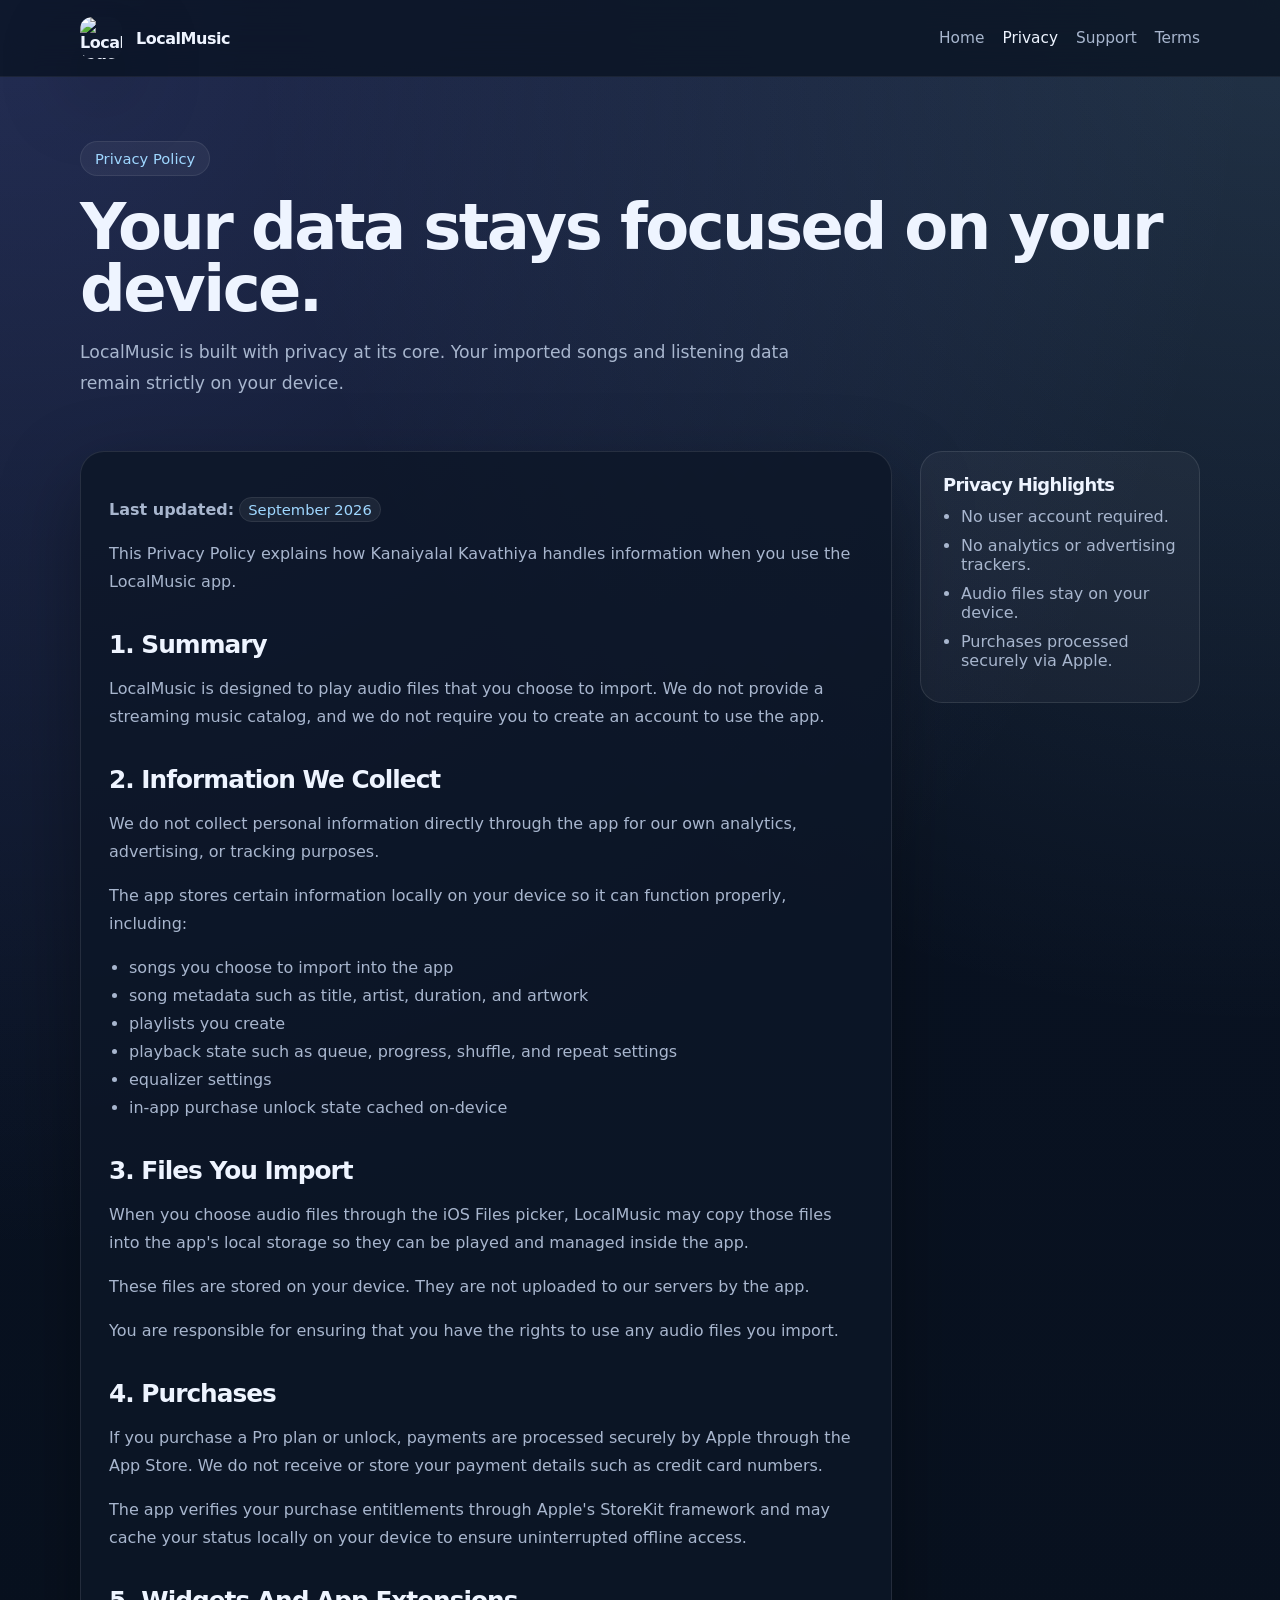
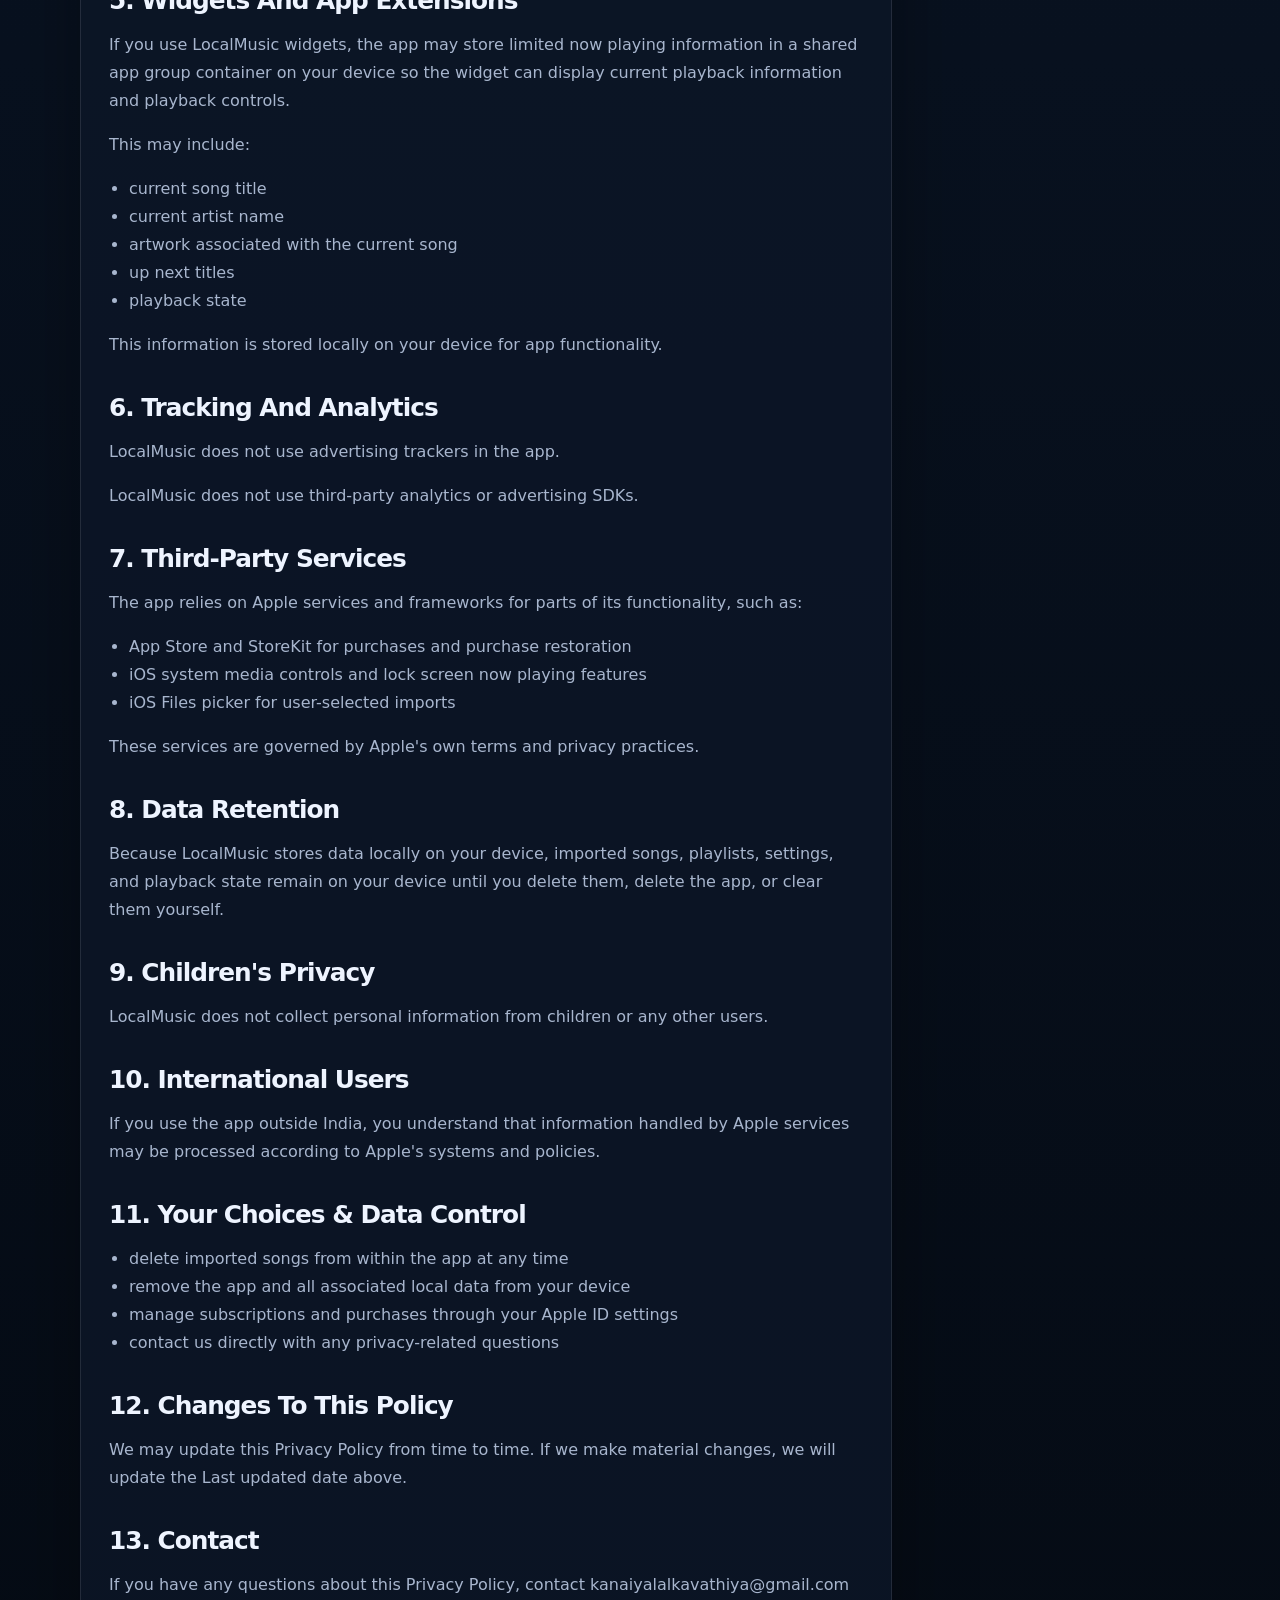
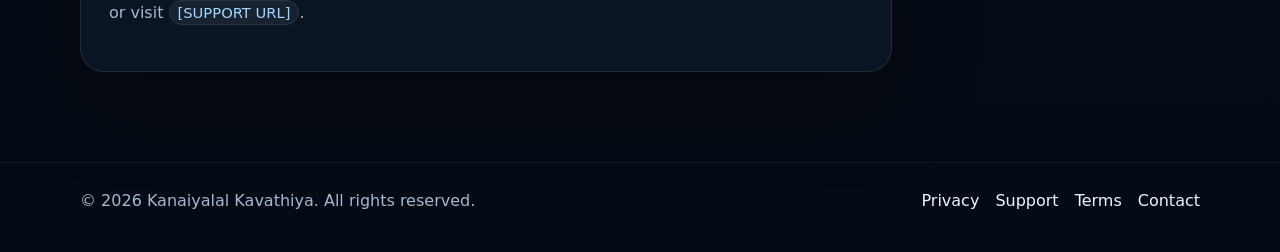
==== privacy.html @ aeddd600 "Initial commit of LocalMusic website for GitHub Pages" ====
<!DOCTYPE html>
<html lang="en">
<head>
  <meta charset="utf-8">
  <meta name="viewport" content="width=device-width, initial-scale=1">
  <title>LocalMusic Privacy Policy</title>
  <meta name="description" content="Privacy Policy for LocalMusic, an offline audio player for user-provided files.">
  <link rel="stylesheet" href="styles.css">
</head>
<body>
  <header class="site-header">
    <div class="container">
      <a class="brand" href="index.html">
        <img src="../logo.svg" alt="LocalMusic logo">
        <span>LocalMusic</span>
      </a>
      <nav class="nav" aria-label="Primary">
        <a data-nav href="index.html">Home</a>
        <a data-nav href="privacy.html">Privacy</a>
        <a data-nav href="support.html">Support</a>
        <a data-nav href="terms.html">Terms</a>
      </nav>
    </div>
  </header>

  <main>
    <section class="content-hero">
      <div class="container">
        <div class="eyebrow">Privacy Policy</div>
        <h1>Your data stays focused on your device.</h1>
        <p class="lead">
          LocalMusic is built with privacy at its core. Your imported songs and listening data remain strictly on your device.
        </p>
      </div>
    </section>

    <section class="section" style="padding-top: 12px;">
      <div class="container content-layout">
        <article class="content-card">
          <p><strong>Last updated:</strong> <span class="inline-chip">September 2026</span></p>
          <p>This Privacy Policy explains how Kanaiyalal Kavathiya handles information when you use the LocalMusic app.</p>

          <h2>1. Summary</h2>
          <p>LocalMusic is designed to play audio files that you choose to import. We do not provide a streaming music catalog, and we do not require you to create an account to use the app.</p>

          <h2>2. Information We Collect</h2>
          <p>We do not collect personal information directly through the app for our own analytics, advertising, or tracking purposes.</p>
          <p>The app stores certain information locally on your device so it can function properly, including:</p>
          <ul>
            <li>songs you choose to import into the app</li>
            <li>song metadata such as title, artist, duration, and artwork</li>
            <li>playlists you create</li>
            <li>playback state such as queue, progress, shuffle, and repeat settings</li>
            <li>equalizer settings</li>
            <li>in-app purchase unlock state cached on-device</li>
          </ul>

          <h2>3. Files You Import</h2>
          <p>When you choose audio files through the iOS Files picker, LocalMusic may copy those files into the app's local storage so they can be played and managed inside the app.</p>
          <p>These files are stored on your device. They are not uploaded to our servers by the app.</p>
          <p>You are responsible for ensuring that you have the rights to use any audio files you import.</p>

          <h2>4. Purchases</h2>
          <p>If you purchase a Pro plan or unlock, payments are processed securely by Apple through the App Store. We do not receive or store your payment details such as credit card numbers.</p>
          <p>The app verifies your purchase entitlements through Apple's StoreKit framework and may cache your status locally on your device to ensure uninterrupted offline access.</p>

          <h2>5. Widgets And App Extensions</h2>
          <p>If you use LocalMusic widgets, the app may store limited now playing information in a shared app group container on your device so the widget can display current playback information and playback controls.</p>
          <p>This may include:</p>
          <ul>
            <li>current song title</li>
            <li>current artist name</li>
            <li>artwork associated with the current song</li>
            <li>up next titles</li>
            <li>playback state</li>
          </ul>
          <p>This information is stored locally on your device for app functionality.</p>

          <h2>6. Tracking And Analytics</h2>
          <p>LocalMusic does not use advertising trackers in the app.</p>
          <p>LocalMusic does not use third-party analytics or advertising SDKs.</p>

          <h2>7. Third-Party Services</h2>
          <p>The app relies on Apple services and frameworks for parts of its functionality, such as:</p>
          <ul>
            <li>App Store and StoreKit for purchases and purchase restoration</li>
            <li>iOS system media controls and lock screen now playing features</li>
            <li>iOS Files picker for user-selected imports</li>
          </ul>
          <p>These services are governed by Apple's own terms and privacy practices.</p>

          <h2>8. Data Retention</h2>
          <p>Because LocalMusic stores data locally on your device, imported songs, playlists, settings, and playback state remain on your device until you delete them, delete the app, or clear them yourself.</p>

          <h2>9. Children's Privacy</h2>
          <p>LocalMusic does not collect personal information from children or any other users.</p>

          <h2>10. International Users</h2>
          <p>If you use the app outside India, you understand that information handled by Apple services may be processed according to Apple's systems and policies.</p>

          <h2>11. Your Choices & Data Control</h2>
          <ul>
            <li>delete imported songs from within the app at any time</li>
            <li>remove the app and all associated local data from your device</li>
            <li>manage subscriptions and purchases through your Apple ID settings</li>
            <li>contact us directly with any privacy-related questions</li>
          </ul>

          <h2>12. Changes To This Policy</h2>
          <p>We may update this Privacy Policy from time to time. If we make material changes, we will update the Last updated date above.</p>

          <h2>13. Contact</h2>
          <p>If you have any questions about this Privacy Policy, contact <a href="mailto:kanaiyalalkavathiya@gmail.com">kanaiyalalkavathiya@gmail.com</a> or visit <span class="inline-chip">[SUPPORT URL]</span>.</p>
        </article>

        <aside class="sidebar-card">
          <h3>Privacy Highlights</h3>
          <ul>
            <li>No user account required.</li>
            <li>No analytics or advertising trackers.</li>
            <li>Audio files stay on your device.</li>
            <li>Purchases processed securely via Apple.</li>
          </ul>
        </aside>
      </div>
    </section>
  </main>

  <footer class="site-footer">
    <div class="container">
      <p>&copy; <span data-current-year></span> Kanaiyalal Kavathiya. All rights reserved.</p>
      <div class="footer-links">
        <a href="privacy.html">Privacy</a>
        <a href="support.html">Support</a>
        <a href="terms.html">Terms</a>
        <a href="mailto:kanaiyalalkavathiya@gmail.com">Contact</a>
      </div>
    </div>
  </footer>

  <script src="app.js"></script>
</body>
</html>
---- styles.css ----
:root {
  --bg: #08111f;
  --panel: rgba(13, 23, 40, 0.82);
  --panel-strong: #101b2f;
  --text: #eef4ff;
  --muted: #a8b6ce;
  --border: rgba(255, 255, 255, 0.1);
  --primary: #7f8cff;
  --primary-strong: #9c67ff;
  --accent: #9fd7ff;
  --shadow: 0 30px 80px rgba(0, 0, 0, 0.35);
  --radius: 24px;
  --content-width: 1120px;
}

* {
  box-sizing: border-box;
}

html {
  scroll-behavior: smooth;
}

body {
  margin: 0;
  font-family: Inter, ui-sans-serif, system-ui, -apple-system, BlinkMacSystemFont, "Segoe UI", sans-serif;
  color: var(--text);
  background:
    radial-gradient(circle at top left, rgba(127, 140, 255, 0.22), transparent 34%),
    radial-gradient(circle at top right, rgba(159, 215, 255, 0.16), transparent 28%),
    linear-gradient(180deg, #0a1324 0%, #08111f 48%, #050b14 100%);
  min-height: 100vh;
}

a {
  color: inherit;
  text-decoration: none;
}

img {
  max-width: 100%;
  display: block;
}

.container {
  width: min(calc(100% - 32px), var(--content-width));
  margin: 0 auto;
}

.site-header {
  position: sticky;
  top: 0;
  z-index: 20;
  backdrop-filter: blur(18px);
  background: rgba(8, 17, 31, 0.72);
  border-bottom: 1px solid rgba(255, 255, 255, 0.06);
}

.site-header .container,
.site-footer .container {
  display: flex;
  align-items: center;
  justify-content: space-between;
  gap: 16px;
}

.site-header .container {
  min-height: 76px;
}

.brand {
  display: inline-flex;
  align-items: center;
  gap: 14px;
  font-weight: 700;
  letter-spacing: -0.03em;
}

.brand img {
  width: 42px;
  height: 42px;
  border-radius: 12px;
  box-shadow: var(--shadow);
}

.nav {
  display: flex;
  align-items: center;
  gap: 18px;
  flex-wrap: wrap;
}

.nav a {
  color: var(--muted);
  font-size: 0.96rem;
}

.nav a:hover,
.nav a.active {
  color: var(--text);
}

.button,
button.button {
  display: inline-flex;
  align-items: center;
  justify-content: center;
  gap: 10px;
  min-height: 48px;
  padding: 0 20px;
  border-radius: 999px;
  border: 1px solid transparent;
  font-weight: 700;
  transition: transform 0.18s ease, opacity 0.18s ease, border-color 0.18s ease;
  cursor: pointer;
}

.button:hover,
button.button:hover {
  transform: translateY(-1px);
}

.button.primary {
  color: white;
  background: linear-gradient(135deg, var(--primary), var(--primary-strong));
  box-shadow: 0 16px 40px rgba(127, 140, 255, 0.34);
}

.button.secondary {
  color: var(--text);
  border-color: var(--border);
  background: rgba(255, 255, 255, 0.04);
}

.hero {
  padding: 72px 0 54px;
}

.hero-grid {
  display: grid;
  grid-template-columns: 1.1fr 0.9fr;
  gap: 32px;
  align-items: center;
}

.eyebrow {
  display: inline-flex;
  align-items: center;
  gap: 8px;
  padding: 8px 14px;
  border-radius: 999px;
  border: 1px solid rgba(255, 255, 255, 0.08);
  background: rgba(255, 255, 255, 0.05);
  color: var(--accent);
  font-size: 0.92rem;
  margin-bottom: 20px;
}

h1,
h2,
h3 {
  margin: 0 0 16px;
  letter-spacing: -0.04em;
}

h1 {
  font-size: clamp(2.7rem, 5vw, 4.6rem);
  line-height: 0.97;
}

h2 {
  font-size: clamp(1.9rem, 3vw, 2.7rem);
}

h3 {
  font-size: 1.12rem;
}

.lead {
  color: var(--muted);
  font-size: 1.08rem;
  line-height: 1.75;
  max-width: 720px;
}

.hero-actions,
.button-row {
  display: flex;
  gap: 14px;
  flex-wrap: wrap;
  margin-top: 28px;
}

.hero-card,
.card,
.feature-card,
.plan-card,
.content-card {
  background: var(--panel);
  border: 1px solid var(--border);
  border-radius: var(--radius);
  box-shadow: var(--shadow);
}

.hero-card {
  padding: 28px;
}

.hero-card .phone-frame {
  padding: 22px;
  border-radius: 30px;
  background:
    linear-gradient(180deg, rgba(255, 255, 255, 0.08), rgba(255, 255, 255, 0.02)),
    rgba(6, 12, 22, 0.86);
  border: 1px solid rgba(255, 255, 255, 0.08);
}

.hero-card .screen {
  border-radius: 24px;
  overflow: hidden;
  padding: 18px;
  background:
    radial-gradient(circle at top left, rgba(127, 140, 255, 0.26), transparent 40%),
    linear-gradient(180deg, rgba(22, 36, 61, 0.95), rgba(11, 19, 33, 0.98));
  min-height: 520px;
}

.stat-row,
.mini-list,
.feature-grid,
.pricing-grid,
.footer-links {
  display: grid;
  gap: 16px;
}

.stat-row {
  grid-template-columns: repeat(3, 1fr);
  margin-top: 20px;
}

.stat {
  padding: 16px;
  border-radius: 20px;
  background: rgba(255, 255, 255, 0.04);
  border: 1px solid rgba(255, 255, 255, 0.06);
}

.stat strong {
  display: block;
  font-size: 1.35rem;
  margin-bottom: 6px;
}

.section {
  padding: 34px 0;
}

.section-header {
  margin-bottom: 28px;
}

.section-header p {
  color: var(--muted);
  max-width: 760px;
  line-height: 1.75;
}

.feature-grid {
  grid-template-columns: repeat(3, minmax(0, 1fr));
}

.feature-card,
.plan-card {
  padding: 22px;
}

.feature-card p,
.plan-card p,
.content-card p,
.content-card li {
  color: var(--muted);
  line-height: 1.75;
}

.feature-icon {
  width: 46px;
  height: 46px;
  border-radius: 14px;
  display: inline-flex;
  align-items: center;
  justify-content: center;
  background: rgba(127, 140, 255, 0.15);
  color: var(--accent);
  margin-bottom: 14px;
  font-size: 1.2rem;
}

.pricing-grid {
  grid-template-columns: repeat(3, minmax(0, 1fr));
}

.plan-card.highlight {
  border-color: rgba(127, 140, 255, 0.35);
  background:
    linear-gradient(180deg, rgba(127, 140, 255, 0.13), rgba(255, 255, 255, 0.03)),
    var(--panel);
}

.plan-card ul,
.content-card ul,
.content-card ol {
  margin: 16px 0 0;
  padding-left: 20px;
}

.content-hero {
  padding: 64px 0 24px;
}

.content-layout {
  display: grid;
  grid-template-columns: minmax(0, 1fr) 280px;
  gap: 28px;
  align-items: start;
}

.content-card {
  padding: 28px;
}

.content-card h2 {
  margin-top: 34px;
  font-size: 1.55rem;
}

.content-card h2:first-child {
  margin-top: 0;
}

.content-card code,
.inline-chip {
  padding: 3px 8px;
  border-radius: 999px;
  background: rgba(255, 255, 255, 0.06);
  border: 1px solid rgba(255, 255, 255, 0.08);
  color: var(--accent);
  font-family: inherit;
  font-size: 0.92rem;
}

.sidebar-card {
  position: sticky;
  top: 100px;
  padding: 22px;
  background: rgba(255, 255, 255, 0.04);
  border: 1px solid var(--border);
  border-radius: 22px;
}

.sidebar-card h3 {
  margin-bottom: 12px;
}

.sidebar-card ul {
  margin: 0;
  padding-left: 18px;
}

.sidebar-card li {
  color: var(--muted);
  margin-bottom: 10px;
}

.site-footer {
  margin-top: 56px;
  padding: 28px 0 42px;
  border-top: 1px solid rgba(255, 255, 255, 0.06);
}

.site-footer p {
  color: var(--muted);
  margin: 0;
}

.footer-links {
  grid-template-columns: repeat(4, auto);
  align-items: center;
}

.pill-list {
  display: flex;
  flex-wrap: wrap;
  gap: 10px;
  margin-top: 16px;
}

.pill {
  padding: 10px 14px;
  border-radius: 999px;
  background: rgba(255, 255, 255, 0.05);
  border: 1px solid rgba(255, 255, 255, 0.08);
  color: var(--muted);
}

.muted {
  color: var(--muted);
}

@media (max-width: 960px) {
  .hero-grid,
  .content-layout,
  .feature-grid,
  .pricing-grid {
    grid-template-columns: 1fr;
  }

  .sidebar-card {
    position: static;
  }

  .stat-row {
    grid-template-columns: 1fr;
  }

  .site-header .container,
  .site-footer .container {
    flex-direction: column;
    align-items: flex-start;
    padding: 16px 0;
  }
}

@media (max-width: 640px) {
  .hero {
    padding-top: 44px;
  }

  h1 {
    font-size: 2.5rem;
  }

  .content-card,
  .feature-card,
  .plan-card,
  .hero-card {
    padding: 20px;
  }

  .footer-links {
    grid-template-columns: 1fr 1fr;
  }
}
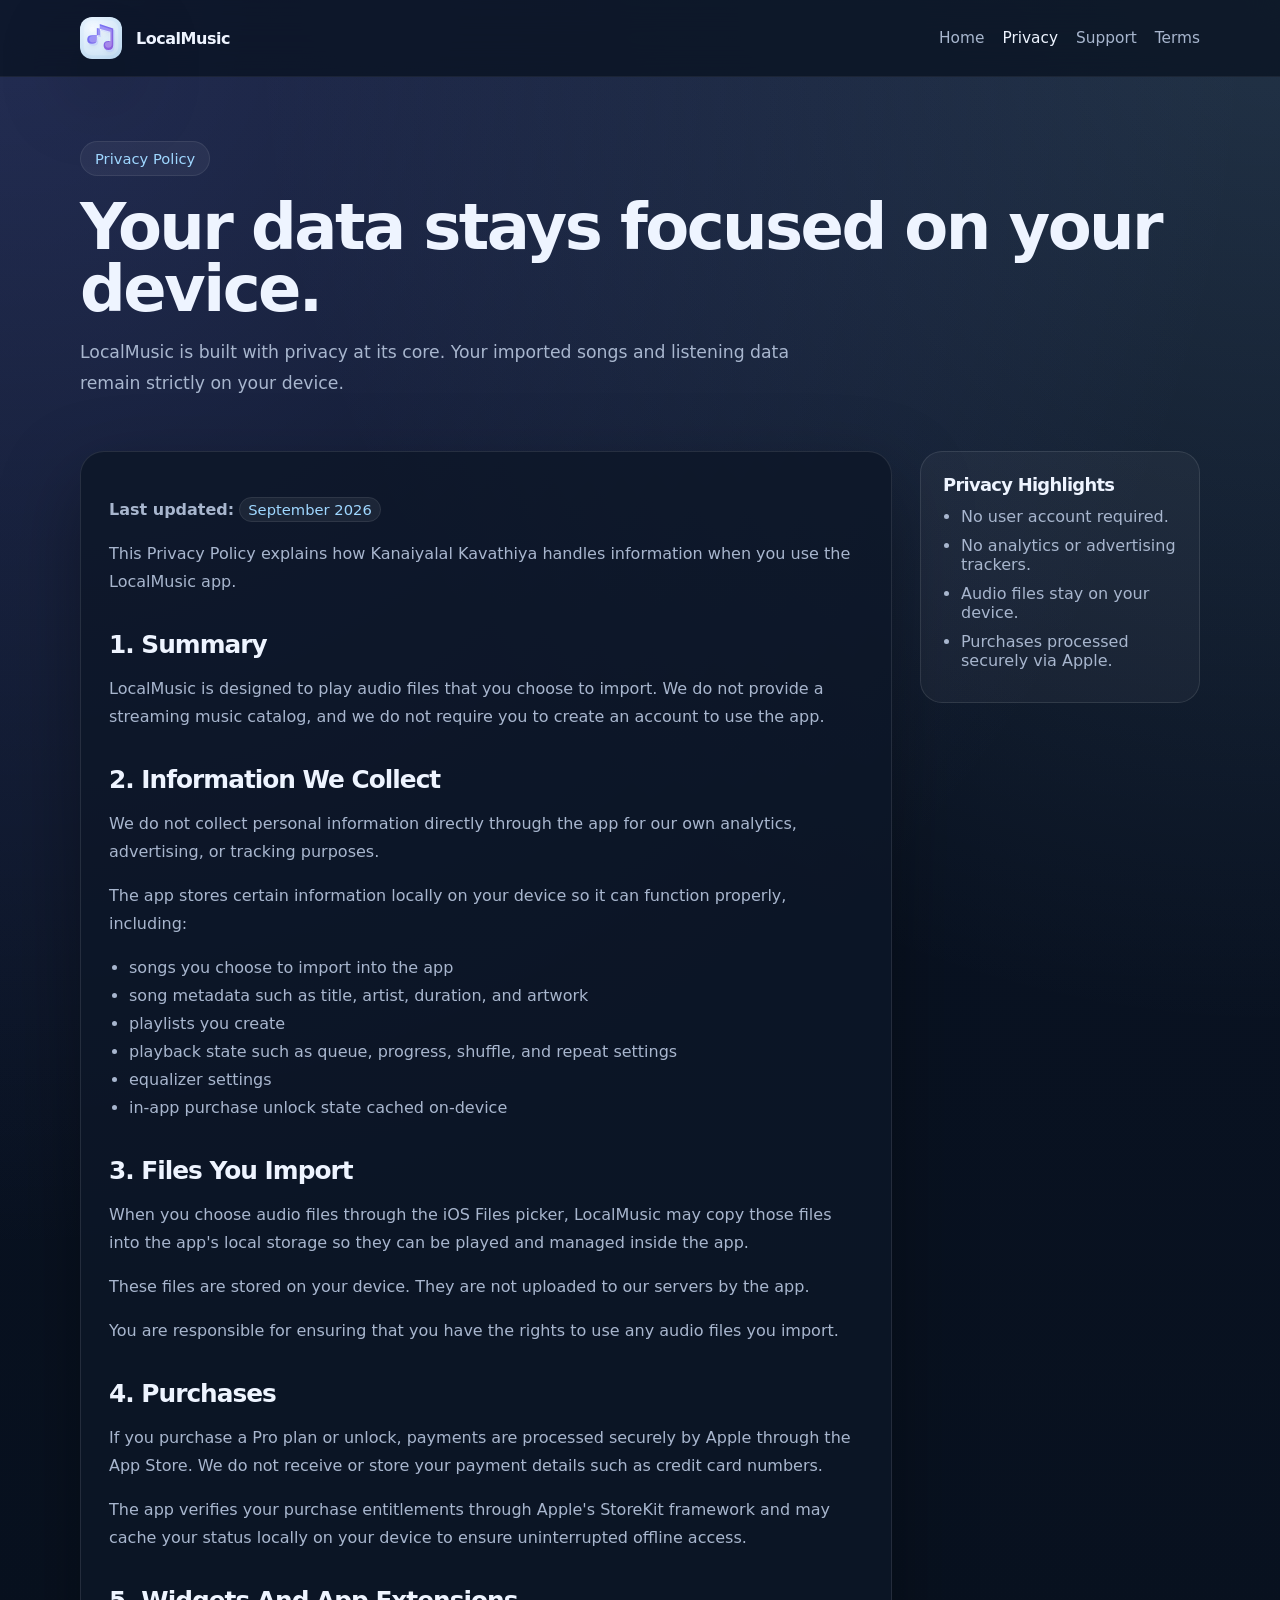
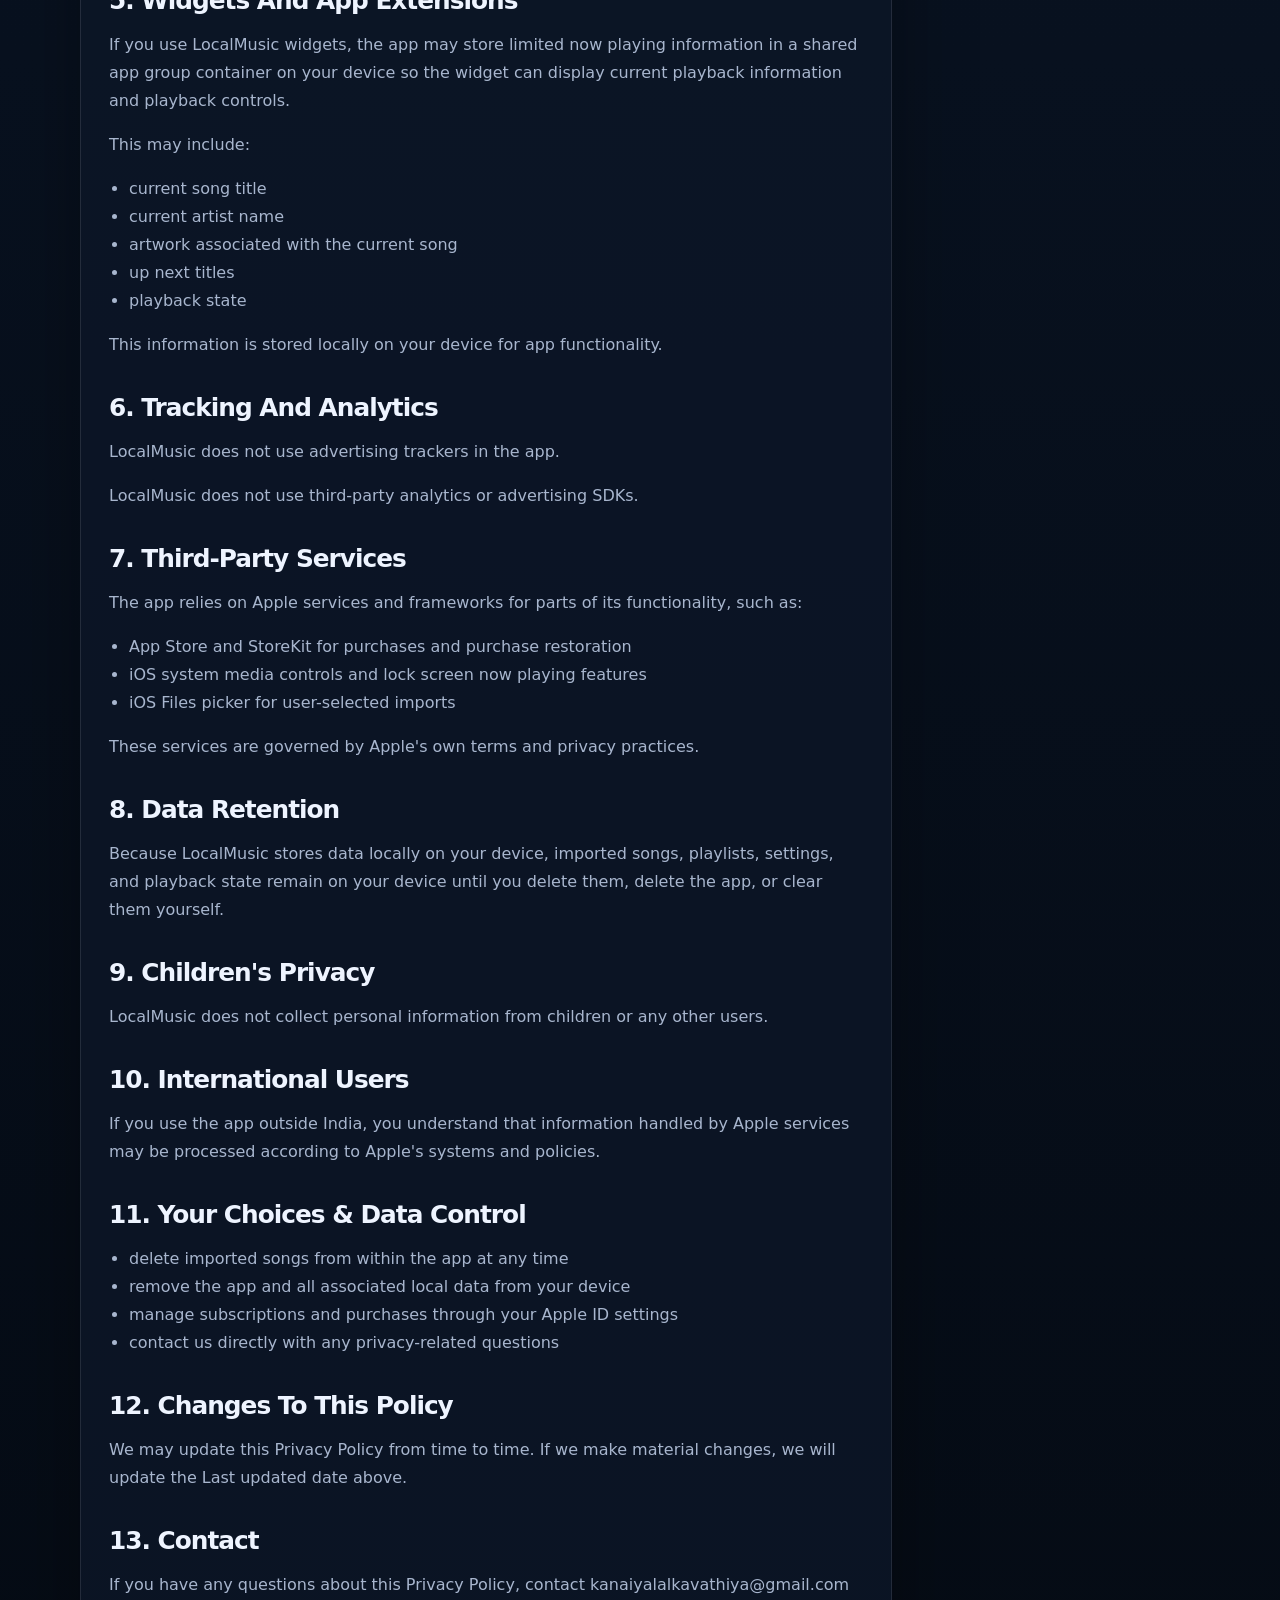
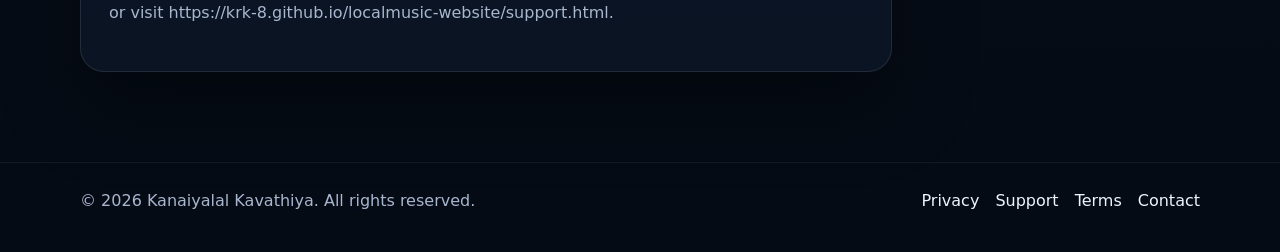
==== commit 0a4cb31a: "Add logo assets and set live support and privacy URLs" ====
--- a/privacy.html
+++ b/privacy.html
@@ -6,12 +6,13 @@
   <title>LocalMusic Privacy Policy</title>
   <meta name="description" content="Privacy Policy for LocalMusic, an offline audio player for user-provided files.">
   <link rel="stylesheet" href="styles.css">
+  <link rel="icon" type="image/svg+xml" href="logo.svg">
 </head>
 <body>
   <header class="site-header">
     <div class="container">
       <a class="brand" href="index.html">
-        <img src="../logo.svg" alt="LocalMusic logo">
+        <img src="logo.svg" alt="LocalMusic logo">
         <span>LocalMusic</span>
       </a>
       <nav class="nav" aria-label="Primary">
@@ -110,7 +111,7 @@
           <p>We may update this Privacy Policy from time to time. If we make material changes, we will update the Last updated date above.</p>
 
           <h2>13. Contact</h2>
-          <p>If you have any questions about this Privacy Policy, contact <a href="mailto:kanaiyalalkavathiya@gmail.com">kanaiyalalkavathiya@gmail.com</a> or visit <span class="inline-chip">[SUPPORT URL]</span>.</p>
+          <p>If you have any questions about this Privacy Policy, contact <a href="mailto:kanaiyalalkavathiya@gmail.com">kanaiyalalkavathiya@gmail.com</a> or visit <a href="https://krk-8.github.io/localmusic-website/support.html">https://krk-8.github.io/localmusic-website/support.html</a>.</p>
         </article>
 
         <aside class="sidebar-card">
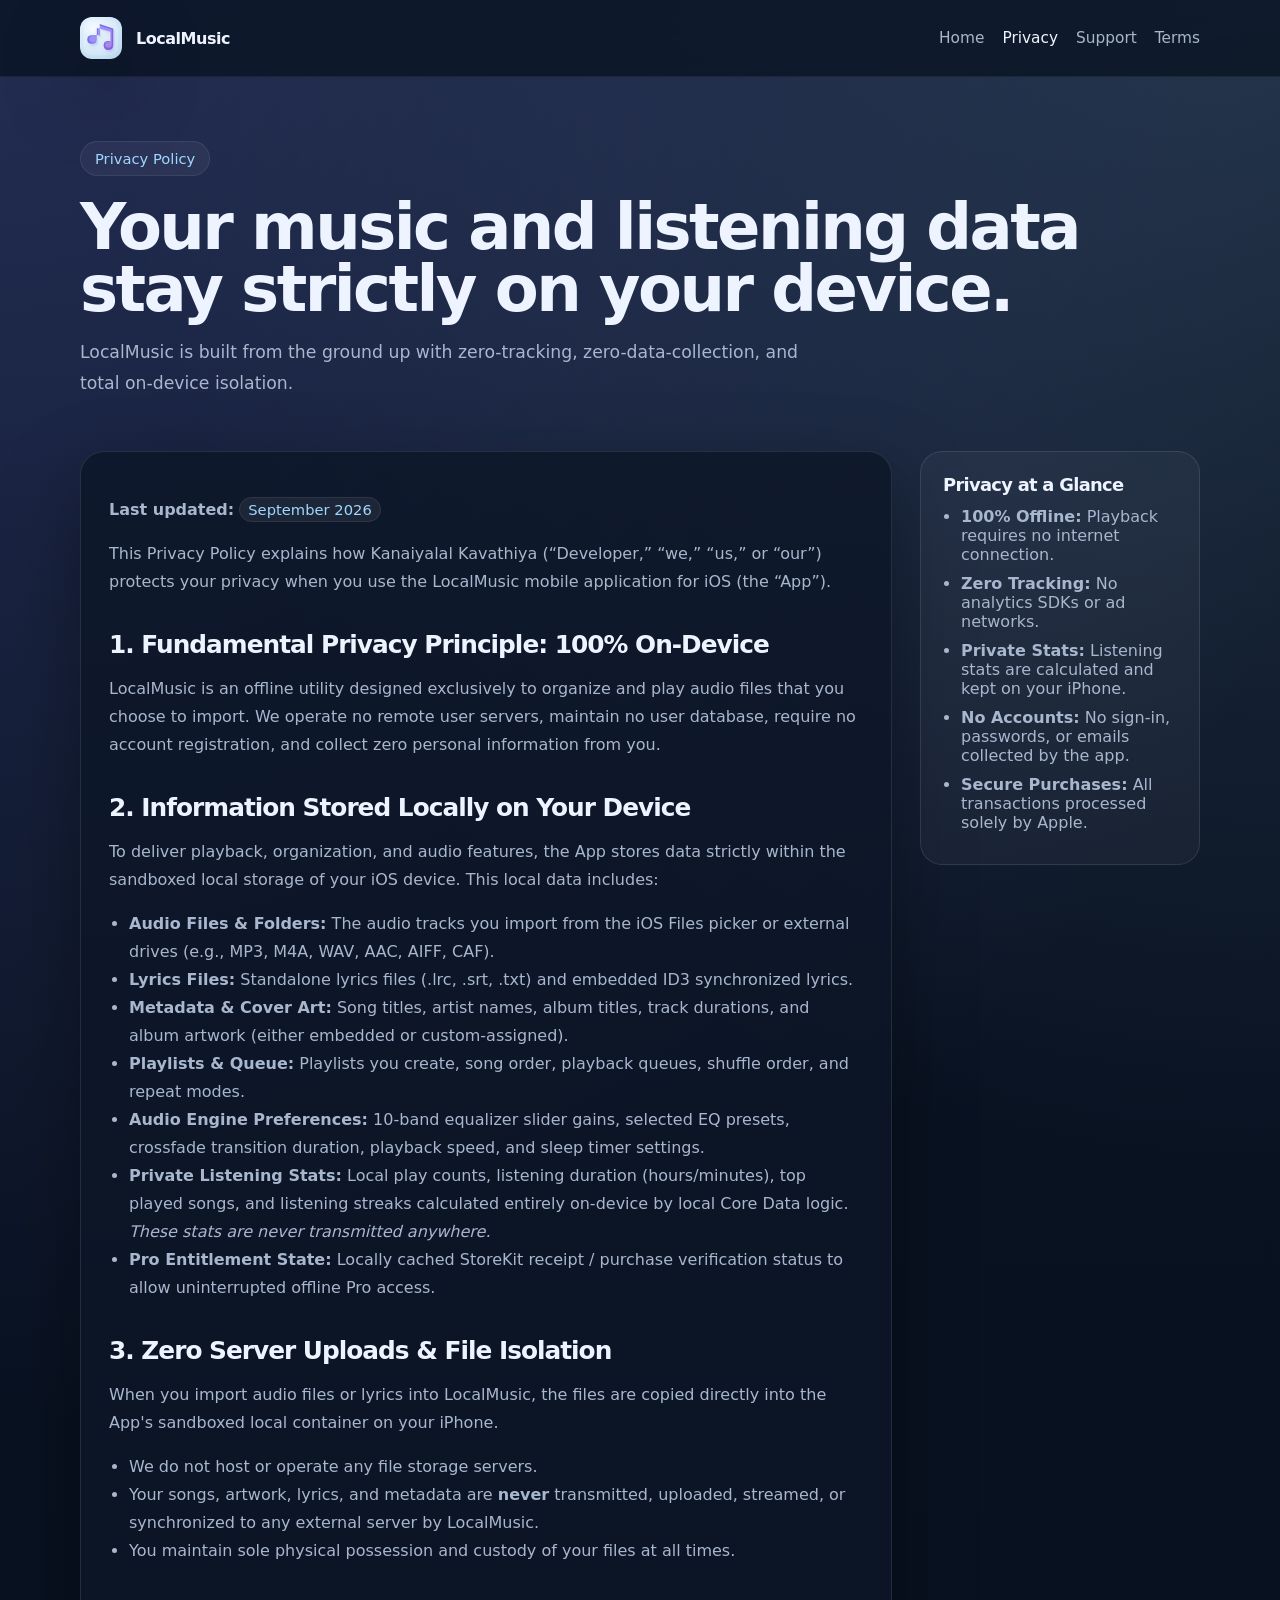
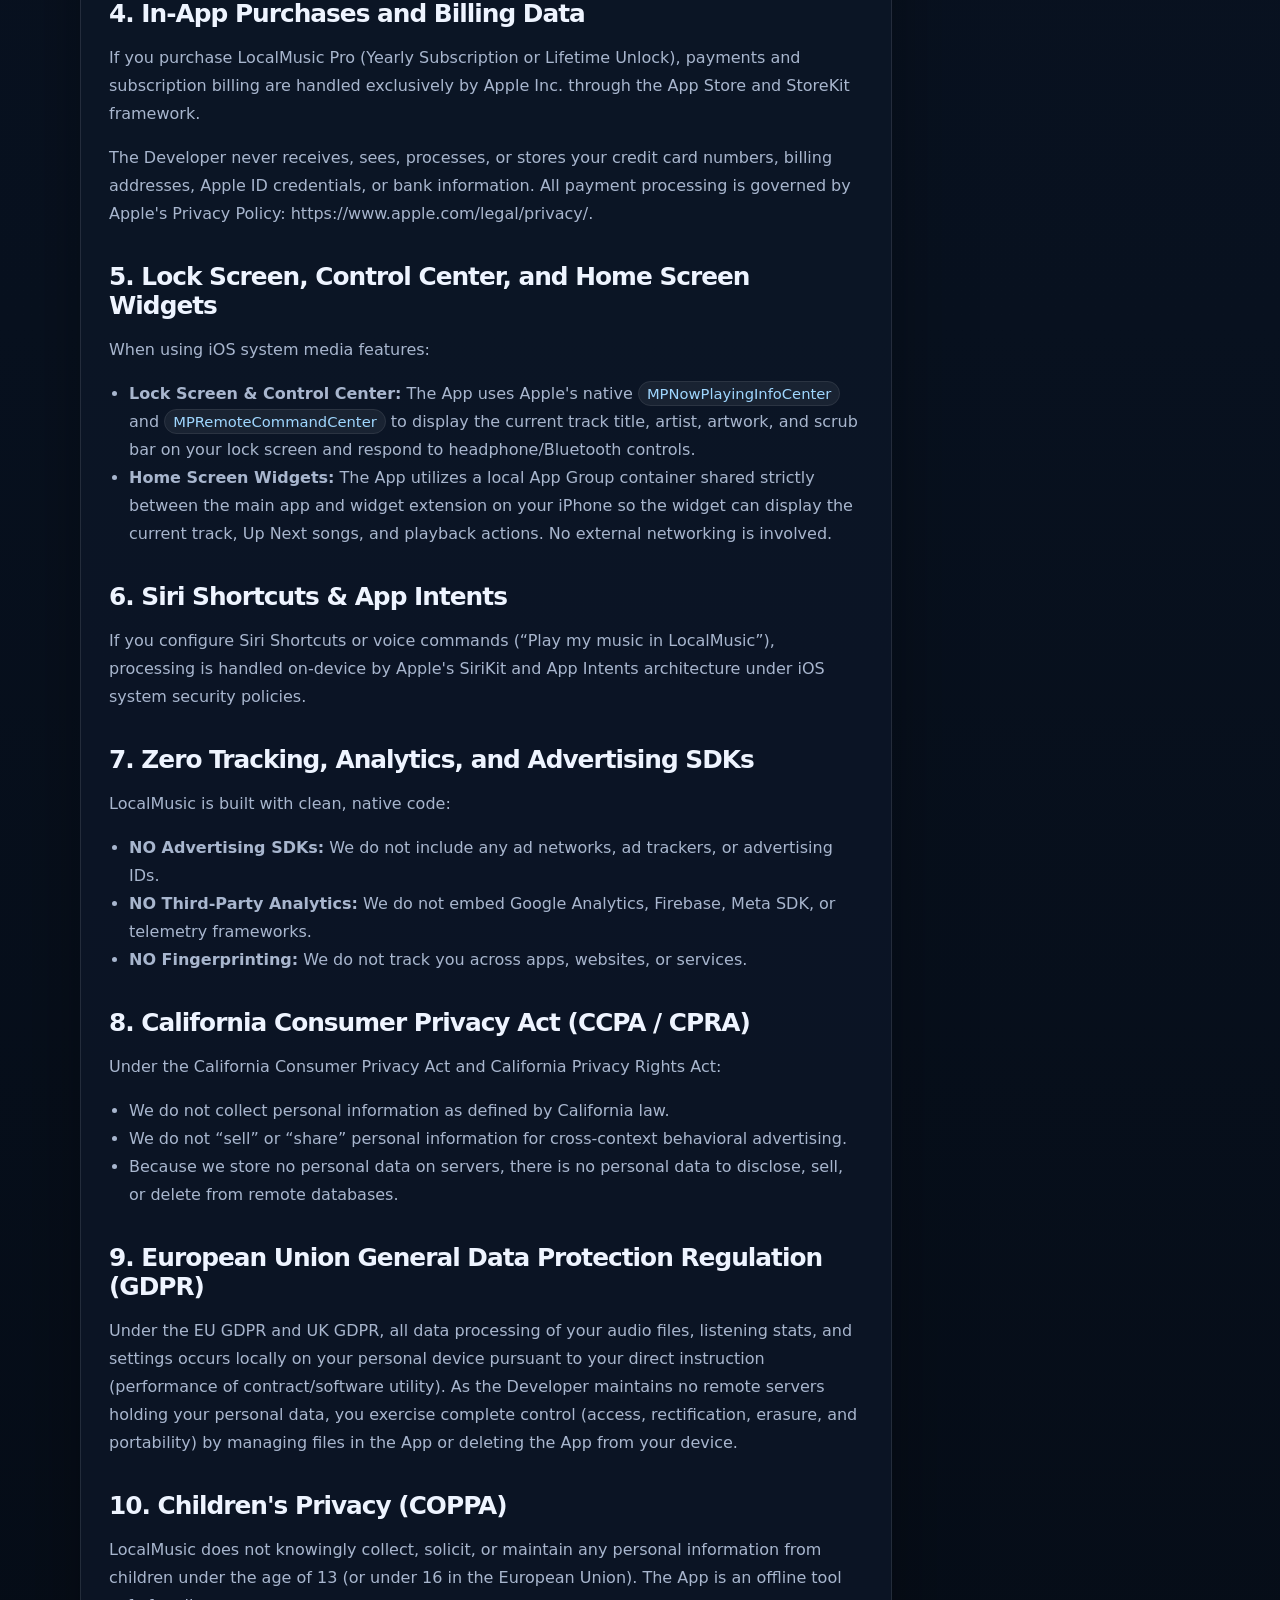
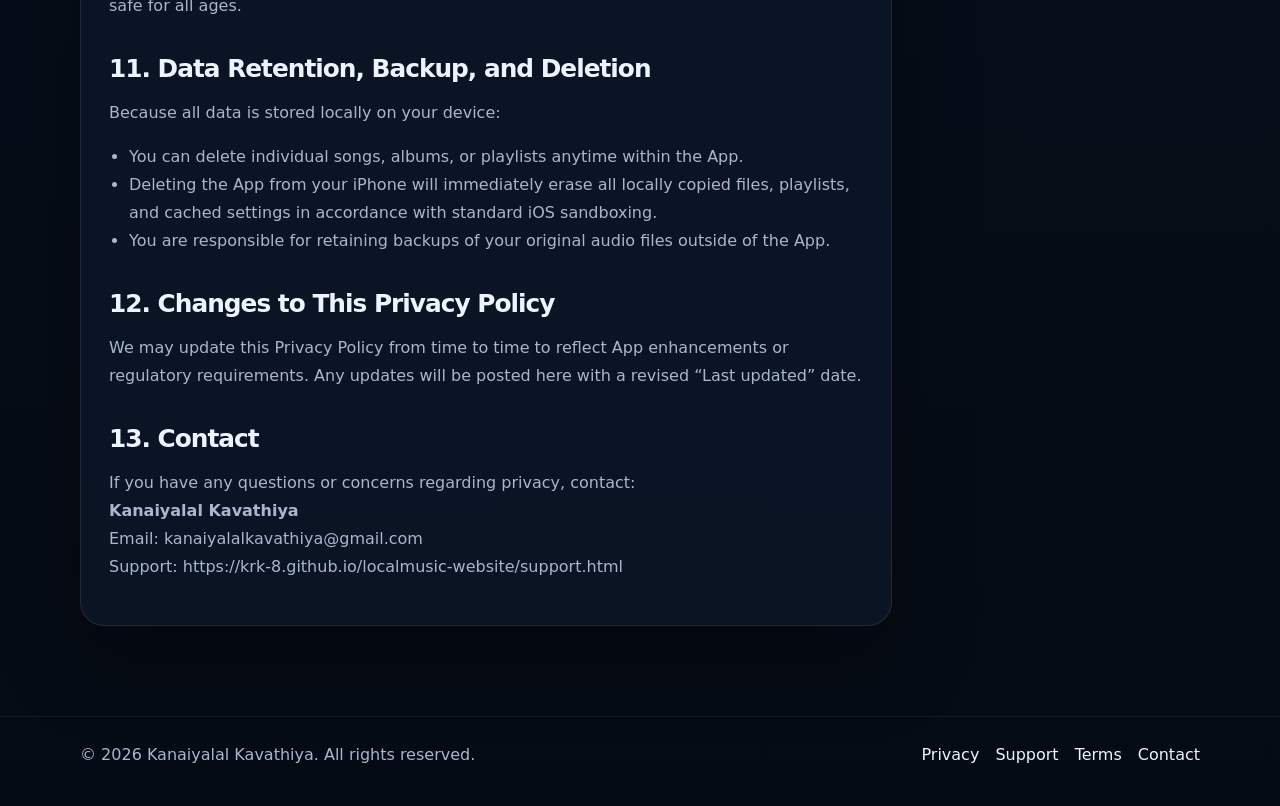
==== commit 3bccdfb5: "Update website with comprehensive Swift app features, legal immunity terms, and safety disclaimers" ====
--- a/privacy.html
+++ b/privacy.html
@@ -28,9 +28,9 @@
     <section class="content-hero">
       <div class="container">
         <div class="eyebrow">Privacy Policy</div>
-        <h1>Your data stays focused on your device.</h1>
+        <h1>Your music and listening data stay strictly on your device.</h1>
         <p class="lead">
-          LocalMusic is built with privacy at its core. Your imported songs and listening data remain strictly on your device.
+          LocalMusic is built from the ground up with zero-tracking, zero-data-collection, and total on-device isolation.
         </p>
       </div>
     </section>
@@ -39,88 +39,94 @@
       <div class="container content-layout">
         <article class="content-card">
           <p><strong>Last updated:</strong> <span class="inline-chip">September 2026</span></p>
-          <p>This Privacy Policy explains how Kanaiyalal Kavathiya handles information when you use the LocalMusic app.</p>
+          <p>This Privacy Policy explains how Kanaiyalal Kavathiya (&ldquo;Developer,&rdquo; &ldquo;we,&rdquo; &ldquo;us,&rdquo; or &ldquo;our&rdquo;) protects your privacy when you use the LocalMusic mobile application for iOS (the &ldquo;App&rdquo;).</p>
 
-          <h2>1. Summary</h2>
-          <p>LocalMusic is designed to play audio files that you choose to import. We do not provide a streaming music catalog, and we do not require you to create an account to use the app.</p>
+          <h2>1. Fundamental Privacy Principle: 100% On-Device</h2>
+          <p>LocalMusic is an offline utility designed exclusively to organize and play audio files that you choose to import. We operate no remote user servers, maintain no user database, require no account registration, and collect zero personal information from you.</p>
 
-          <h2>2. Information We Collect</h2>
-          <p>We do not collect personal information directly through the app for our own analytics, advertising, or tracking purposes.</p>
-          <p>The app stores certain information locally on your device so it can function properly, including:</p>
+          <h2>2. Information Stored Locally on Your Device</h2>
+          <p>To deliver playback, organization, and audio features, the App stores data strictly within the sandboxed local storage of your iOS device. This local data includes:</p>
           <ul>
-            <li>songs you choose to import into the app</li>
-            <li>song metadata such as title, artist, duration, and artwork</li>
-            <li>playlists you create</li>
-            <li>playback state such as queue, progress, shuffle, and repeat settings</li>
-            <li>equalizer settings</li>
-            <li>in-app purchase unlock state cached on-device</li>
+            <li><strong>Audio Files &amp; Folders:</strong> The audio tracks you import from the iOS Files picker or external drives (e.g., MP3, M4A, WAV, AAC, AIFF, CAF).</li>
+            <li><strong>Lyrics Files:</strong> Standalone lyrics files (.lrc, .srt, .txt) and embedded ID3 synchronized lyrics.</li>
+            <li><strong>Metadata &amp; Cover Art:</strong> Song titles, artist names, album titles, track durations, and album artwork (either embedded or custom-assigned).</li>
+            <li><strong>Playlists &amp; Queue:</strong> Playlists you create, song order, playback queues, shuffle order, and repeat modes.</li>
+            <li><strong>Audio Engine Preferences:</strong> 10-band equalizer slider gains, selected EQ presets, crossfade transition duration, playback speed, and sleep timer settings.</li>
+            <li><strong>Private Listening Stats:</strong> Local play counts, listening duration (hours/minutes), top played songs, and listening streaks calculated entirely on-device by local Core Data logic. <em>These stats are never transmitted anywhere.</em></li>
+            <li><strong>Pro Entitlement State:</strong> Locally cached StoreKit receipt / purchase verification status to allow uninterrupted offline Pro access.</li>
           </ul>
 
-          <h2>3. Files You Import</h2>
-          <p>When you choose audio files through the iOS Files picker, LocalMusic may copy those files into the app's local storage so they can be played and managed inside the app.</p>
-          <p>These files are stored on your device. They are not uploaded to our servers by the app.</p>
-          <p>You are responsible for ensuring that you have the rights to use any audio files you import.</p>
-
-          <h2>4. Purchases</h2>
-          <p>If you purchase a Pro plan or unlock, payments are processed securely by Apple through the App Store. We do not receive or store your payment details such as credit card numbers.</p>
-          <p>The app verifies your purchase entitlements through Apple's StoreKit framework and may cache your status locally on your device to ensure uninterrupted offline access.</p>
-
-          <h2>5. Widgets And App Extensions</h2>
-          <p>If you use LocalMusic widgets, the app may store limited now playing information in a shared app group container on your device so the widget can display current playback information and playback controls.</p>
-          <p>This may include:</p>
+          <h2>3. Zero Server Uploads &amp; File Isolation</h2>
+          <p>When you import audio files or lyrics into LocalMusic, the files are copied directly into the App's sandboxed local container on your iPhone.</p>
           <ul>
-            <li>current song title</li>
-            <li>current artist name</li>
-            <li>artwork associated with the current song</li>
-            <li>up next titles</li>
-            <li>playback state</li>
-          </ul>
-          <p>This information is stored locally on your device for app functionality.</p>
-
-          <h2>6. Tracking And Analytics</h2>
-          <p>LocalMusic does not use advertising trackers in the app.</p>
-          <p>LocalMusic does not use third-party analytics or advertising SDKs.</p>
-
-          <h2>7. Third-Party Services</h2>
-          <p>The app relies on Apple services and frameworks for parts of its functionality, such as:</p>
-          <ul>
-            <li>App Store and StoreKit for purchases and purchase restoration</li>
-            <li>iOS system media controls and lock screen now playing features</li>
-            <li>iOS Files picker for user-selected imports</li>
-          </ul>
-          <p>These services are governed by Apple's own terms and privacy practices.</p>
-
-          <h2>8. Data Retention</h2>
-          <p>Because LocalMusic stores data locally on your device, imported songs, playlists, settings, and playback state remain on your device until you delete them, delete the app, or clear them yourself.</p>
-
-          <h2>9. Children's Privacy</h2>
-          <p>LocalMusic does not collect personal information from children or any other users.</p>
-
-          <h2>10. International Users</h2>
-          <p>If you use the app outside India, you understand that information handled by Apple services may be processed according to Apple's systems and policies.</p>
-
-          <h2>11. Your Choices & Data Control</h2>
-          <ul>
-            <li>delete imported songs from within the app at any time</li>
-            <li>remove the app and all associated local data from your device</li>
-            <li>manage subscriptions and purchases through your Apple ID settings</li>
-            <li>contact us directly with any privacy-related questions</li>
+            <li>We do not host or operate any file storage servers.</li>
+            <li>Your songs, artwork, lyrics, and metadata are <strong>never</strong> transmitted, uploaded, streamed, or synchronized to any external server by LocalMusic.</li>
+            <li>You maintain sole physical possession and custody of your files at all times.</li>
           </ul>
 
-          <h2>12. Changes To This Policy</h2>
-          <p>We may update this Privacy Policy from time to time. If we make material changes, we will update the Last updated date above.</p>
+          <h2>4. In-App Purchases and Billing Data</h2>
+          <p>If you purchase LocalMusic Pro (Yearly Subscription or Lifetime Unlock), payments and subscription billing are handled exclusively by Apple Inc. through the App Store and StoreKit framework.</p>
+          <p>The Developer never receives, sees, processes, or stores your credit card numbers, billing addresses, Apple ID credentials, or bank information. All payment processing is governed by Apple's Privacy Policy: <a href="https://www.apple.com/legal/privacy/" target="_blank" rel="noopener">https://www.apple.com/legal/privacy/</a>.</p>
+
+          <h2>5. Lock Screen, Control Center, and Home Screen Widgets</h2>
+          <p>When using iOS system media features:</p>
+          <ul>
+            <li><strong>Lock Screen &amp; Control Center:</strong> The App uses Apple's native <code>MPNowPlayingInfoCenter</code> and <code>MPRemoteCommandCenter</code> to display the current track title, artist, artwork, and scrub bar on your lock screen and respond to headphone/Bluetooth controls.</li>
+            <li><strong>Home Screen Widgets:</strong> The App utilizes a local App Group container shared strictly between the main app and widget extension on your iPhone so the widget can display the current track, Up Next songs, and playback actions. No external networking is involved.</li>
+          </ul>
+
+          <h2>6. Siri Shortcuts &amp; App Intents</h2>
+          <p>If you configure Siri Shortcuts or voice commands (&ldquo;Play my music in LocalMusic&rdquo;), processing is handled on-device by Apple's SiriKit and App Intents architecture under iOS system security policies.</p>
+
+          <h2>7. Zero Tracking, Analytics, and Advertising SDKs</h2>
+          <p>LocalMusic is built with clean, native code:</p>
+          <ul>
+            <li><strong>NO Advertising SDKs:</strong> We do not include any ad networks, ad trackers, or advertising IDs.</li>
+            <li><strong>NO Third-Party Analytics:</strong> We do not embed Google Analytics, Firebase, Meta SDK, or telemetry frameworks.</li>
+            <li><strong>NO Fingerprinting:</strong> We do not track you across apps, websites, or services.</li>
+          </ul>
+
+          <h2>8. California Consumer Privacy Act (CCPA / CPRA)</h2>
+          <p>Under the California Consumer Privacy Act and California Privacy Rights Act:</p>
+          <ul>
+            <li>We do not collect personal information as defined by California law.</li>
+            <li>We do not &ldquo;sell&rdquo; or &ldquo;share&rdquo; personal information for cross-context behavioral advertising.</li>
+            <li>Because we store no personal data on servers, there is no personal data to disclose, sell, or delete from remote databases.</li>
+          </ul>
+
+          <h2>9. European Union General Data Protection Regulation (GDPR)</h2>
+          <p>Under the EU GDPR and UK GDPR, all data processing of your audio files, listening stats, and settings occurs locally on your personal device pursuant to your direct instruction (performance of contract/software utility). As the Developer maintains no remote servers holding your personal data, you exercise complete control (access, rectification, erasure, and portability) by managing files in the App or deleting the App from your device.</p>
+
+          <h2>10. Children's Privacy (COPPA)</h2>
+          <p>LocalMusic does not knowingly collect, solicit, or maintain any personal information from children under the age of 13 (or under 16 in the European Union). The App is an offline tool safe for all ages.</p>
+
+          <h2>11. Data Retention, Backup, and Deletion</h2>
+          <p>Because all data is stored locally on your device:</p>
+          <ul>
+            <li>You can delete individual songs, albums, or playlists anytime within the App.</li>
+            <li>Deleting the App from your iPhone will immediately erase all locally copied files, playlists, and cached settings in accordance with standard iOS sandboxing.</li>
+            <li>You are responsible for retaining backups of your original audio files outside of the App.</li>
+          </ul>
+
+          <h2>12. Changes to This Privacy Policy</h2>
+          <p>We may update this Privacy Policy from time to time to reflect App enhancements or regulatory requirements. Any updates will be posted here with a revised &ldquo;Last updated&rdquo; date.</p>
 
           <h2>13. Contact</h2>
-          <p>If you have any questions about this Privacy Policy, contact <a href="mailto:kanaiyalalkavathiya@gmail.com">kanaiyalalkavathiya@gmail.com</a> or visit <a href="https://krk-8.github.io/localmusic-website/support.html">https://krk-8.github.io/localmusic-website/support.html</a>.</p>
+          <p>If you have any questions or concerns regarding privacy, contact:<br>
+          <strong>Kanaiyalal Kavathiya</strong><br>
+          Email: <a href="mailto:kanaiyalalkavathiya@gmail.com">kanaiyalalkavathiya@gmail.com</a><br>
+          Support: <a href="https://krk-8.github.io/localmusic-website/support.html">https://krk-8.github.io/localmusic-website/support.html</a>
+          </p>
         </article>
 
         <aside class="sidebar-card">
-          <h3>Privacy Highlights</h3>
+          <h3>Privacy at a Glance</h3>
           <ul>
-            <li>No user account required.</li>
-            <li>No analytics or advertising trackers.</li>
-            <li>Audio files stay on your device.</li>
-            <li>Purchases processed securely via Apple.</li>
+            <li><strong>100% Offline:</strong> Playback requires no internet connection.</li>
+            <li><strong>Zero Tracking:</strong> No analytics SDKs or ad networks.</li>
+            <li><strong>Private Stats:</strong> Listening stats are calculated and kept on your iPhone.</li>
+            <li><strong>No Accounts:</strong> No sign-in, passwords, or emails collected by the app.</li>
+            <li><strong>Secure Purchases:</strong> All transactions processed solely by Apple.</li>
           </ul>
         </aside>
       </div>
